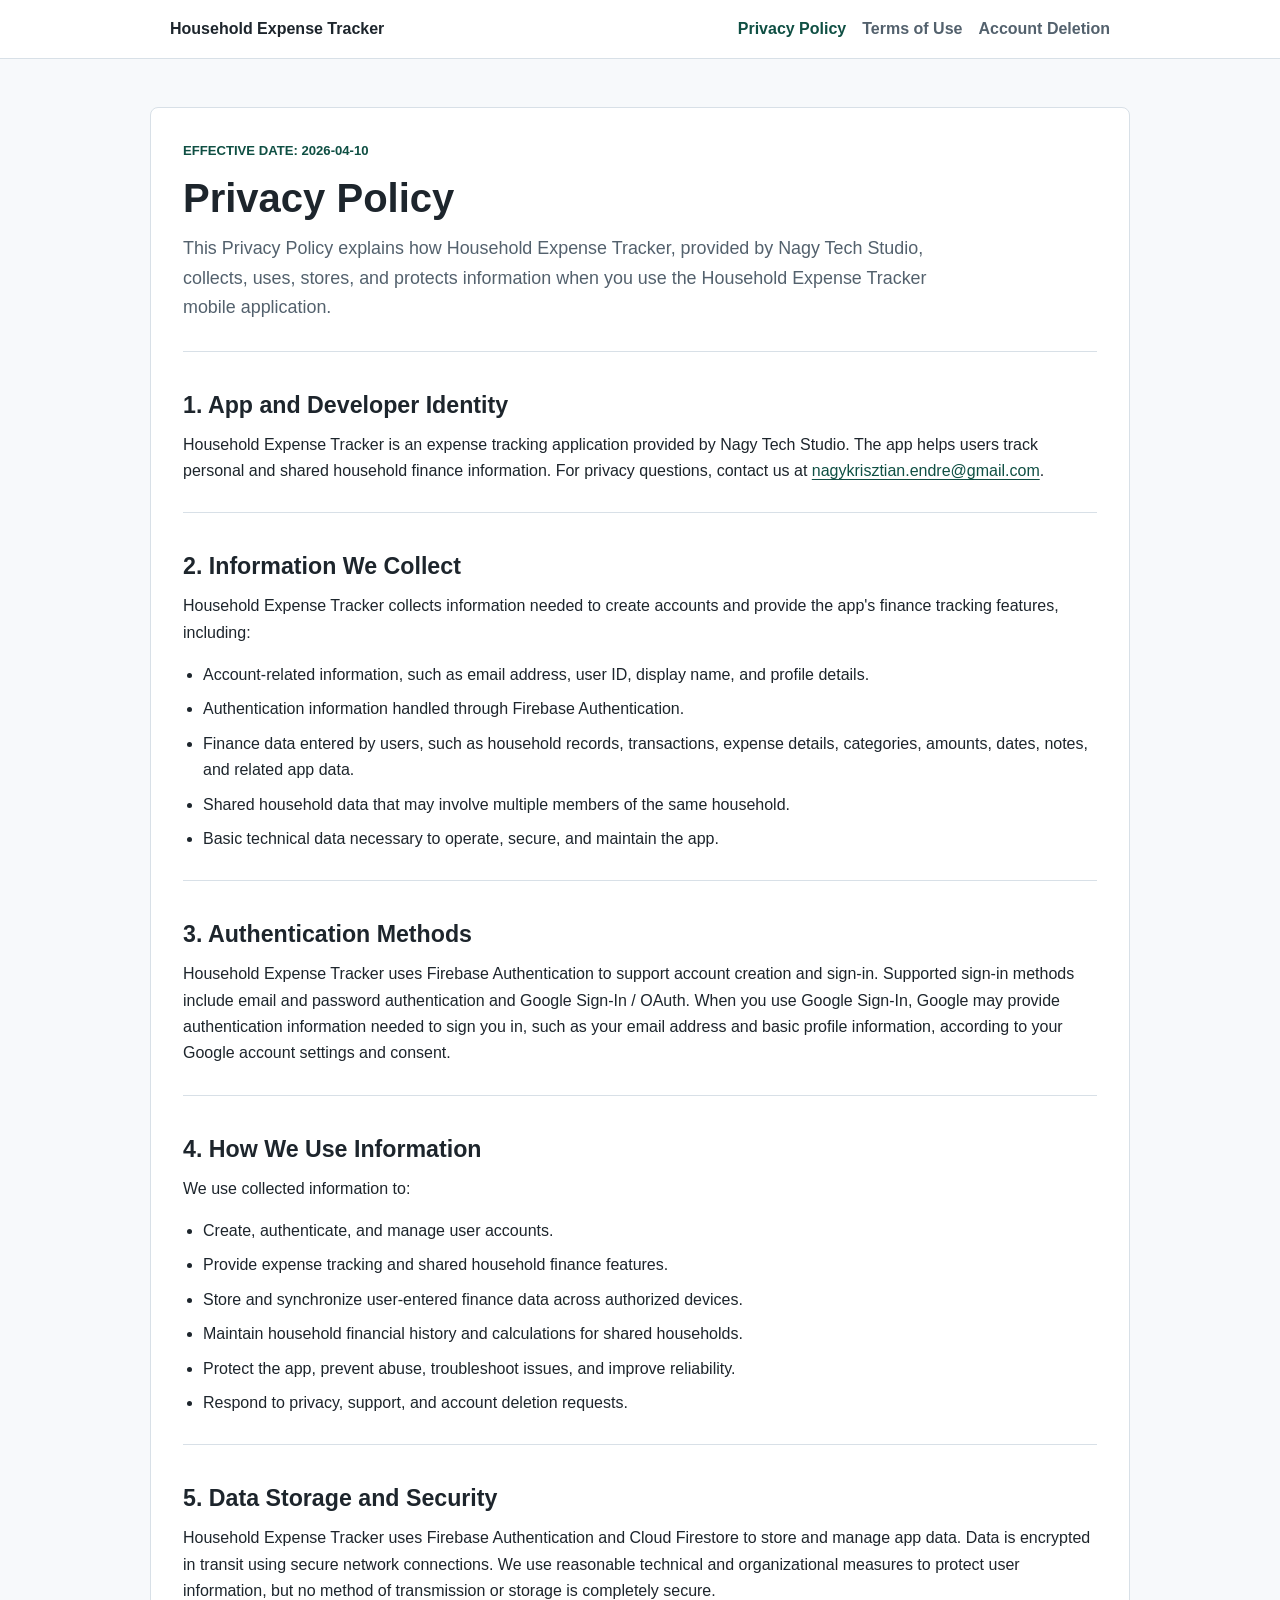
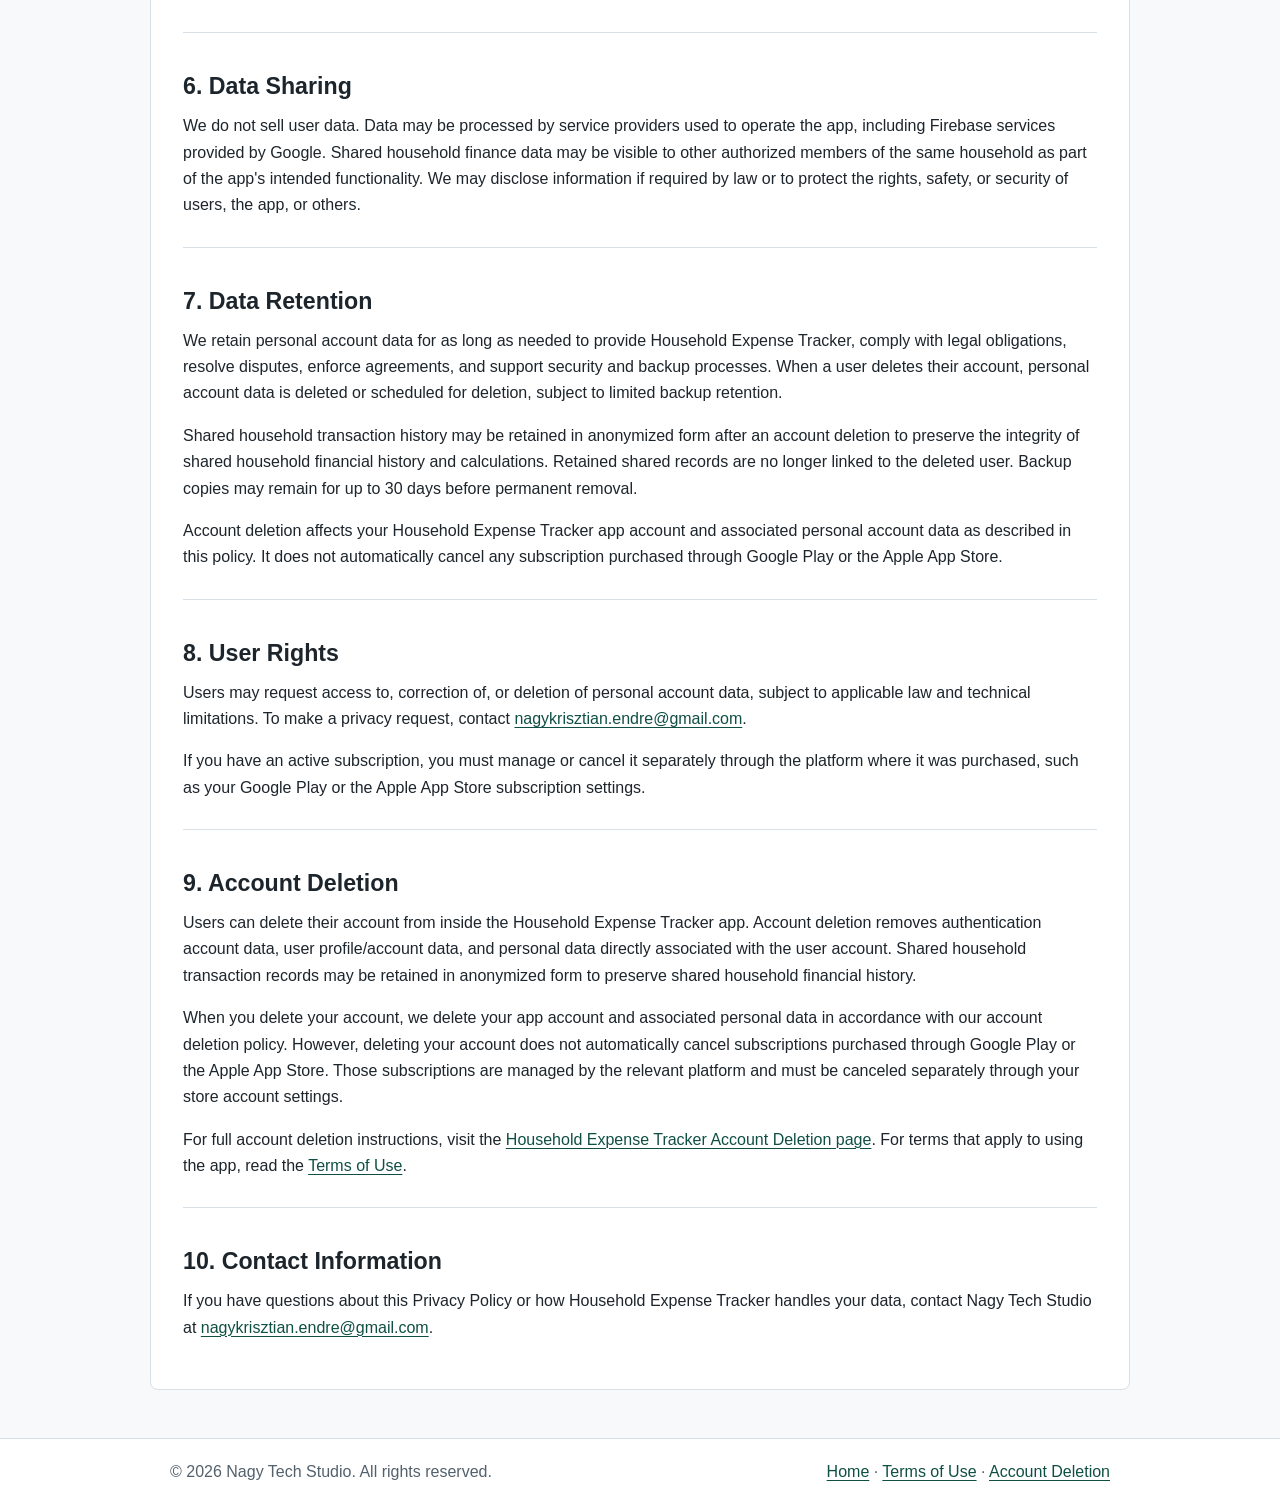
==== privacy-policy.html @ 204512db "Update privacy policy" ====
<!doctype html>
<html lang="en">
<head>
  <meta charset="utf-8">
  <meta name="viewport" content="width=device-width, initial-scale=1">
  <title>Privacy Policy - Household Expense Tracker</title>
  <meta name="description" content="Privacy Policy for Household Expense Tracker by Nagy Tech Studio.">
  <link rel="stylesheet" href="styles.css">
</head>
<body>
  <header class="site-header">
    <nav class="nav" aria-label="Primary navigation">
      <a class="brand" href="index.html">Household Expense Tracker</a>
      <div class="nav-links">
        <a aria-current="page" href="privacy-policy.html">Privacy Policy</a>
        <a href="terms-of-use.html">Terms of Use</a>
        <a href="delete-account.html">Account Deletion</a>
      </div>
    </nav>
  </header>

  <main class="policy-page">
    <article class="content document">
      <p class="eyebrow">Effective date: 2026-04-10</p>
      <h1>Privacy Policy</h1>
      <p class="lead">
        This Privacy Policy explains how Household Expense Tracker, provided by Nagy Tech Studio, collects,
        uses, stores, and protects information when you use the Household Expense Tracker mobile application.
      </p>

      <section aria-labelledby="identity">
        <h2 id="identity">1. App and Developer Identity</h2>
        <p>
          Household Expense Tracker is an expense tracking application provided by Nagy Tech Studio. The app
          helps users track personal and shared household finance information. For privacy
          questions, contact us at <a href="mailto:nagykrisztian.endre@gmail.com">nagykrisztian.endre@gmail.com</a>.
        </p>
      </section>

      <section aria-labelledby="collection">
        <h2 id="collection">2. Information We Collect</h2>
        <p>Household Expense Tracker collects information needed to create accounts and provide the app's finance tracking features, including:</p>
        <ul>
          <li>Account-related information, such as email address, user ID, display name, and profile details.</li>
          <li>Authentication information handled through Firebase Authentication.</li>
          <li>Finance data entered by users, such as household records, transactions, expense details, categories, amounts, dates, notes, and related app data.</li>
          <li>Shared household data that may involve multiple members of the same household.</li>
          <li>Basic technical data necessary to operate, secure, and maintain the app.</li>
        </ul>
      </section>

      <section aria-labelledby="auth">
        <h2 id="auth">3. Authentication Methods</h2>
        <p>
          Household Expense Tracker uses Firebase Authentication to support account creation and sign-in.
          Supported sign-in methods include email and password authentication and Google
          Sign-In / OAuth. When you use Google Sign-In, Google may provide authentication
          information needed to sign you in, such as your email address and basic profile
          information, according to your Google account settings and consent.
        </p>
      </section>

      <section aria-labelledby="use">
        <h2 id="use">4. How We Use Information</h2>
        <p>We use collected information to:</p>
        <ul>
          <li>Create, authenticate, and manage user accounts.</li>
          <li>Provide expense tracking and shared household finance features.</li>
          <li>Store and synchronize user-entered finance data across authorized devices.</li>
          <li>Maintain household financial history and calculations for shared households.</li>
          <li>Protect the app, prevent abuse, troubleshoot issues, and improve reliability.</li>
          <li>Respond to privacy, support, and account deletion requests.</li>
        </ul>
      </section>

      <section aria-labelledby="storage">
        <h2 id="storage">5. Data Storage and Security</h2>
        <p>
          Household Expense Tracker uses Firebase Authentication and Cloud Firestore to store and manage app
          data. Data is encrypted in transit using secure network connections. We use
          reasonable technical and organizational measures to protect user information, but
          no method of transmission or storage is completely secure.
        </p>
      </section>

      <section aria-labelledby="sharing">
        <h2 id="sharing">6. Data Sharing</h2>
        <p>
          We do not sell user data. Data may be processed by service providers used to
          operate the app, including Firebase services provided by Google. Shared household
          finance data may be visible to other authorized members of the same household as
          part of the app's intended functionality. We may disclose information if required
          by law or to protect the rights, safety, or security of users, the app, or others.
        </p>
      </section>

      <section aria-labelledby="retention">
        <h2 id="retention">7. Data Retention</h2>
        <p>
          We retain personal account data for as long as needed to provide Household Expense Tracker, comply
          with legal obligations, resolve disputes, enforce agreements, and support security
          and backup processes. When a user deletes their account, personal account data is
          deleted or scheduled for deletion, subject to limited backup retention.
        </p>
        <p>
          Shared household transaction history may be retained in anonymized form after an
          account deletion to preserve the integrity of shared household financial history
          and calculations. Retained shared records are no longer linked to the deleted user.
          Backup copies may remain for up to 30 days before permanent removal.
        </p>
        <p>
          Account deletion affects your Household Expense Tracker app account and associated
          personal account data as described in this policy. It does not automatically cancel
          any subscription purchased through Google Play or the Apple App Store.
        </p>
      </section>

      <section aria-labelledby="rights">
        <h2 id="rights">8. User Rights</h2>
        <p>
          Users may request access to, correction of, or deletion of personal account data,
          subject to applicable law and technical limitations. To make a privacy request,
          contact <a href="mailto:nagykrisztian.endre@gmail.com">nagykrisztian.endre@gmail.com</a>.
        </p>
        <p>
          If you have an active subscription, you must manage or cancel it separately through
          the platform where it was purchased, such as your Google Play or the Apple App Store
          subscription settings.
        </p>
      </section>

      <section aria-labelledby="deletion">
        <h2 id="deletion">9. Account Deletion</h2>
        <p>
          Users can delete their account from inside the Household Expense Tracker app. Account deletion
          removes authentication account data, user profile/account data, and personal data
          directly associated with the user account. Shared household transaction records
          may be retained in anonymized form to preserve shared household financial history.
        </p>
        <p>
          When you delete your account, we delete your app account and associated personal data
          in accordance with our account deletion policy. However, deleting your account does
          not automatically cancel subscriptions purchased through Google Play or the Apple
          App Store. Those subscriptions are managed by the relevant platform and must be
          canceled separately through your store account settings.
        </p>
        <p>
          For full account deletion instructions, visit the
          <a href="delete-account.html">Household Expense Tracker Account Deletion page</a>. For terms
          that apply to using the app, read the <a href="terms-of-use.html">Terms of Use</a>.
        </p>
      </section>

      <section aria-labelledby="contact">
        <h2 id="contact">10. Contact Information</h2>
        <p>
          If you have questions about this Privacy Policy or how Household Expense Tracker handles your data,
          contact Nagy Tech Studio at <a href="mailto:nagykrisztian.endre@gmail.com">nagykrisztian.endre@gmail.com</a>.
        </p>
      </section>
    </article>
  </main>

  <footer class="site-footer">
    <div class="content footer-content">
      <p>&copy; <span id="year"></span> Nagy Tech Studio. All rights reserved.</p>
      <p><a href="index.html">Home</a> &middot; <a href="terms-of-use.html">Terms of Use</a> &middot; <a href="delete-account.html">Account Deletion</a></p>
    </div>
  </footer>

  <script>
    document.getElementById("year").textContent = new Date().getFullYear();
  </script>
</body>
</html>
---- styles.css ----
:root {
  color-scheme: light;
  --bg: #f7f9fb;
  --surface: #ffffff;
  --ink: #1d252c;
  --muted: #53616d;
  --line: #d8e0e7;
  --accent: #176b5b;
  --accent-strong: #0f4f43;
  --accent-soft: #e3f3ef;
  --focus: #946200;
  --max-width: 980px;
}

* {
  box-sizing: border-box;
}

html {
  min-width: 320px;
}

body {
  margin: 0;
  background: var(--bg);
  color: var(--ink);
  font-family: Arial, Helvetica, sans-serif;
  font-size: 16px;
  line-height: 1.65;
}

a {
  color: var(--accent-strong);
  text-decoration-thickness: 0.08em;
  text-underline-offset: 0.18em;
}

a:hover {
  color: var(--accent);
}

a:focus-visible,
button:focus-visible {
  outline: 3px solid var(--focus);
  outline-offset: 3px;
}

.site-header {
  background: var(--surface);
  border-bottom: 1px solid var(--line);
}

.nav {
  align-items: center;
  display: flex;
  gap: 1rem;
  justify-content: space-between;
  margin: 0 auto;
  max-width: var(--max-width);
  padding: 1rem 1.25rem;
}

.brand {
  color: var(--ink);
  font-weight: 700;
  text-decoration: none;
}

.nav-links {
  display: flex;
  flex-wrap: wrap;
  gap: 0.75rem 1rem;
  justify-content: flex-end;
}

.nav-links a {
  color: var(--muted);
  font-weight: 700;
  text-decoration: none;
}

.nav-links a:hover,
.nav-links a[aria-current="page"] {
  color: var(--accent-strong);
}

.content {
  margin: 0 auto;
  max-width: var(--max-width);
  padding: 0 1.25rem;
}

.hero {
  background: linear-gradient(180deg, #ffffff 0%, #eef7f4 100%);
  border-bottom: 1px solid var(--line);
  padding: 5rem 0;
}

.hero .content {
  max-width: 820px;
}

.eyebrow {
  color: var(--accent-strong);
  font-size: 0.82rem;
  font-weight: 700;
  letter-spacing: 0;
  margin: 0 0 0.75rem;
  text-transform: uppercase;
}

h1,
h2,
h3 {
  line-height: 1.2;
  margin: 0 0 0.75rem;
}

h1 {
  font-size: 2.5rem;
}

h2 {
  font-size: 1.45rem;
  margin-top: 2.25rem;
}

h3 {
  font-size: 1.1rem;
}

p {
  margin: 0 0 1rem;
}

ul {
  margin: 0 0 1rem 1.25rem;
  padding: 0;
}

li + li {
  margin-top: 0.5rem;
}

.lead {
  color: var(--muted);
  font-size: 1.12rem;
  max-width: 760px;
}

.actions {
  display: flex;
  flex-wrap: wrap;
  gap: 0.75rem;
  margin-top: 1.75rem;
}

.button {
  border: 1px solid var(--accent-strong);
  border-radius: 8px;
  display: inline-block;
  font-weight: 700;
  padding: 0.78rem 1rem;
  text-decoration: none;
}

.button.primary {
  background: var(--accent-strong);
  color: #ffffff;
}

.button.primary:hover {
  background: var(--accent);
  color: #ffffff;
}

.button.secondary {
  background: transparent;
  color: var(--accent-strong);
}

.button.secondary:hover {
  background: var(--accent-soft);
  color: var(--accent-strong);
}

.section {
  padding: 3rem 0;
}

.two-column {
  align-items: start;
  display: grid;
  gap: 2rem;
  grid-template-columns: 1fr 0.8fr;
}

.info-panel {
  background: var(--surface);
  border: 1px solid var(--line);
  border-radius: 8px;
  padding: 1.25rem;
}

.notice {
  background: var(--accent-soft);
  border: 1px solid var(--accent);
  border-radius: 8px;
  color: var(--ink);
  margin: 1.25rem 0;
  padding: 1rem;
}

.policy-page {
  padding: 3rem 0;
}

.document {
  background: var(--surface);
  border: 1px solid var(--line);
  border-radius: 8px;
  padding: 2rem;
}

.document section {
  border-top: 1px solid var(--line);
  margin-top: 1.75rem;
  padding-top: 0.25rem;
}

.site-footer {
  background: var(--surface);
  border-top: 1px solid var(--line);
  color: var(--muted);
}

.footer-content {
  align-items: center;
  display: flex;
  flex-wrap: wrap;
  gap: 0.75rem 1rem;
  justify-content: space-between;
  padding-bottom: 1.25rem;
  padding-top: 1.25rem;
}

.footer-content p {
  margin: 0;
}

@media (max-width: 700px) {
  .nav,
  .footer-content {
    align-items: flex-start;
    flex-direction: column;
  }

  .nav-links {
    justify-content: flex-start;
  }

  .hero {
    padding: 3.5rem 0;
  }

  h1 {
    font-size: 2rem;
  }

  .two-column {
    grid-template-columns: 1fr;
  }

  .policy-page {
    padding: 1rem 0 2rem;
  }

  .document {
    border-left: 0;
    border-radius: 0;
    border-right: 0;
    padding: 1.25rem;
  }
}
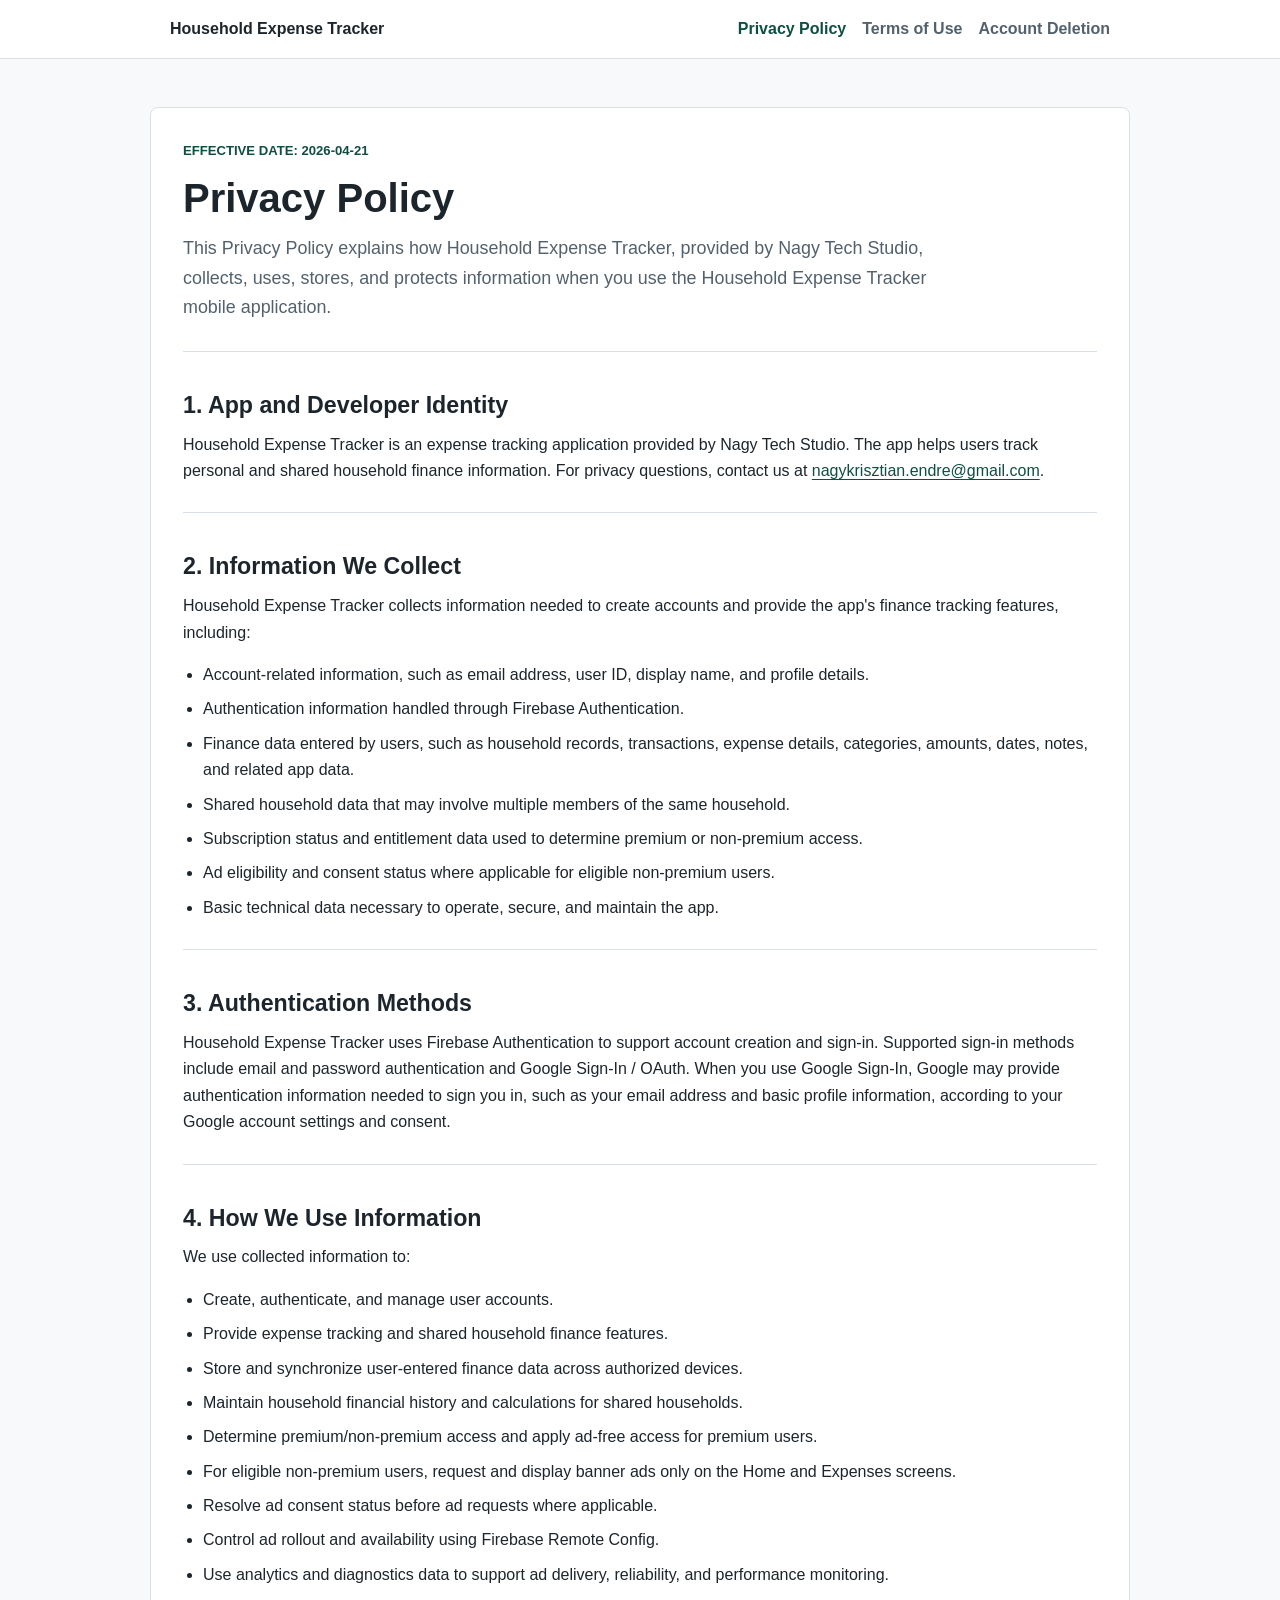
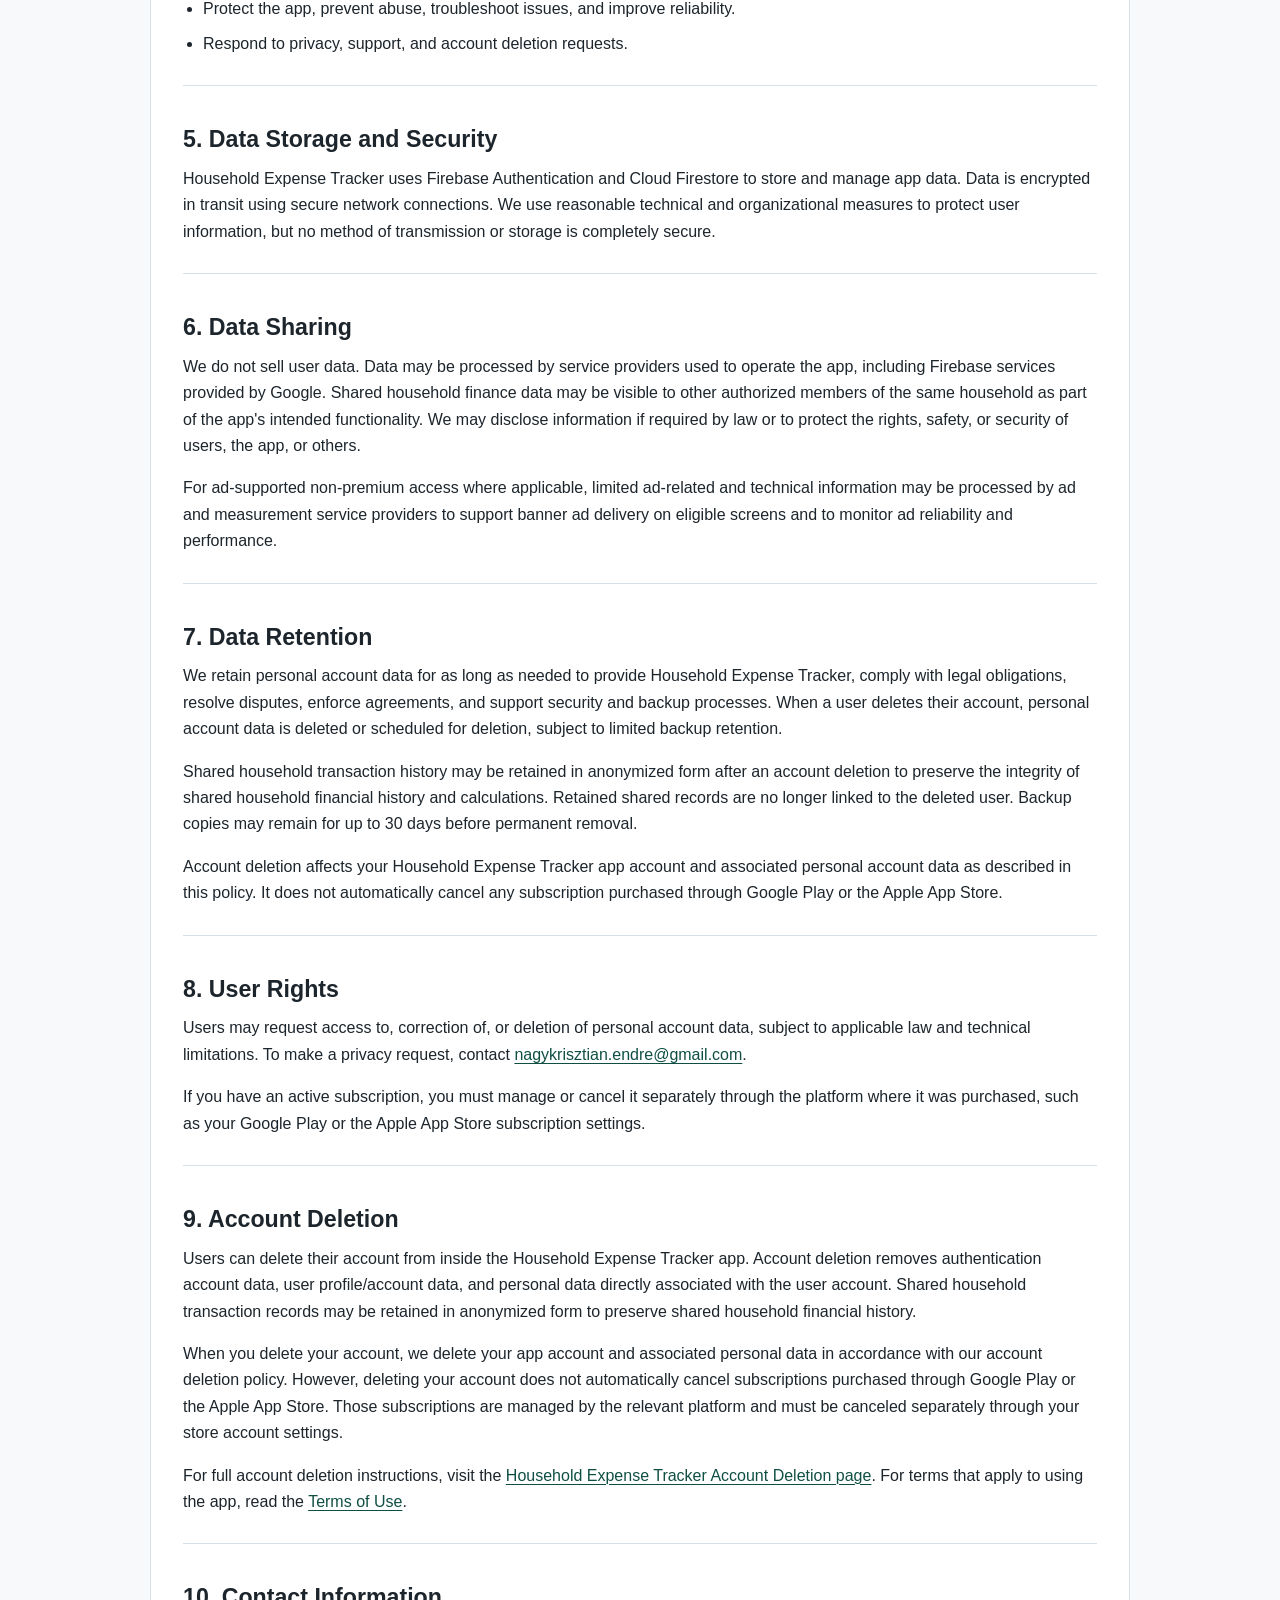
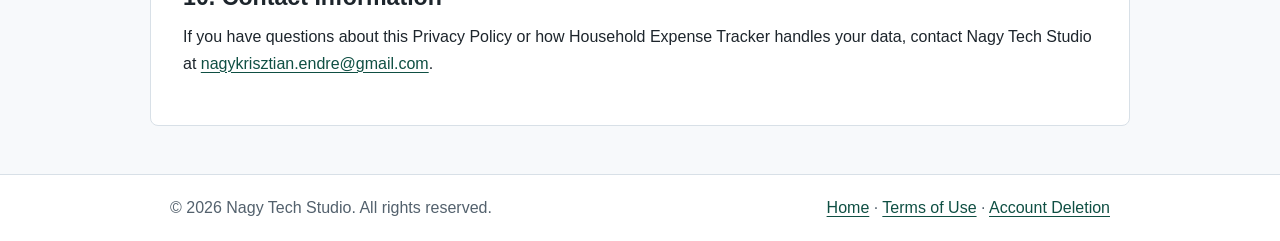
==== commit 576febd0: "update pages" ====
--- a/privacy-policy.html
+++ b/privacy-policy.html
@@ -21,7 +21,7 @@
 
   <main class="policy-page">
     <article class="content document">
-      <p class="eyebrow">Effective date: 2026-04-10</p>
+      <p class="eyebrow">Effective date: 2026-04-21</p>
       <h1>Privacy Policy</h1>
       <p class="lead">
         This Privacy Policy explains how Household Expense Tracker, provided by Nagy Tech Studio, collects,
@@ -45,6 +45,8 @@
           <li>Authentication information handled through Firebase Authentication.</li>
           <li>Finance data entered by users, such as household records, transactions, expense details, categories, amounts, dates, notes, and related app data.</li>
           <li>Shared household data that may involve multiple members of the same household.</li>
+          <li>Subscription status and entitlement data used to determine premium or non-premium access.</li>
+          <li>Ad eligibility and consent status where applicable for eligible non-premium users.</li>
           <li>Basic technical data necessary to operate, secure, and maintain the app.</li>
         </ul>
       </section>
@@ -68,6 +70,11 @@
           <li>Provide expense tracking and shared household finance features.</li>
           <li>Store and synchronize user-entered finance data across authorized devices.</li>
           <li>Maintain household financial history and calculations for shared households.</li>
+          <li>Determine premium/non-premium access and apply ad-free access for premium users.</li>
+          <li>For eligible non-premium users, request and display banner ads only on the Home and Expenses screens.</li>
+          <li>Resolve ad consent status before ad requests where applicable.</li>
+          <li>Control ad rollout and availability using Firebase Remote Config.</li>
+          <li>Use analytics and diagnostics data to support ad delivery, reliability, and performance monitoring.</li>
           <li>Protect the app, prevent abuse, troubleshoot issues, and improve reliability.</li>
           <li>Respond to privacy, support, and account deletion requests.</li>
         </ul>
@@ -91,6 +98,12 @@
           finance data may be visible to other authorized members of the same household as
           part of the app's intended functionality. We may disclose information if required
           by law or to protect the rights, safety, or security of users, the app, or others.
+        </p>
+        <p>
+          For ad-supported non-premium access where applicable, limited ad-related and
+          technical information may be processed by ad and measurement service providers
+          to support banner ad delivery on eligible screens and to monitor ad reliability
+          and performance.
         </p>
       </section>
 
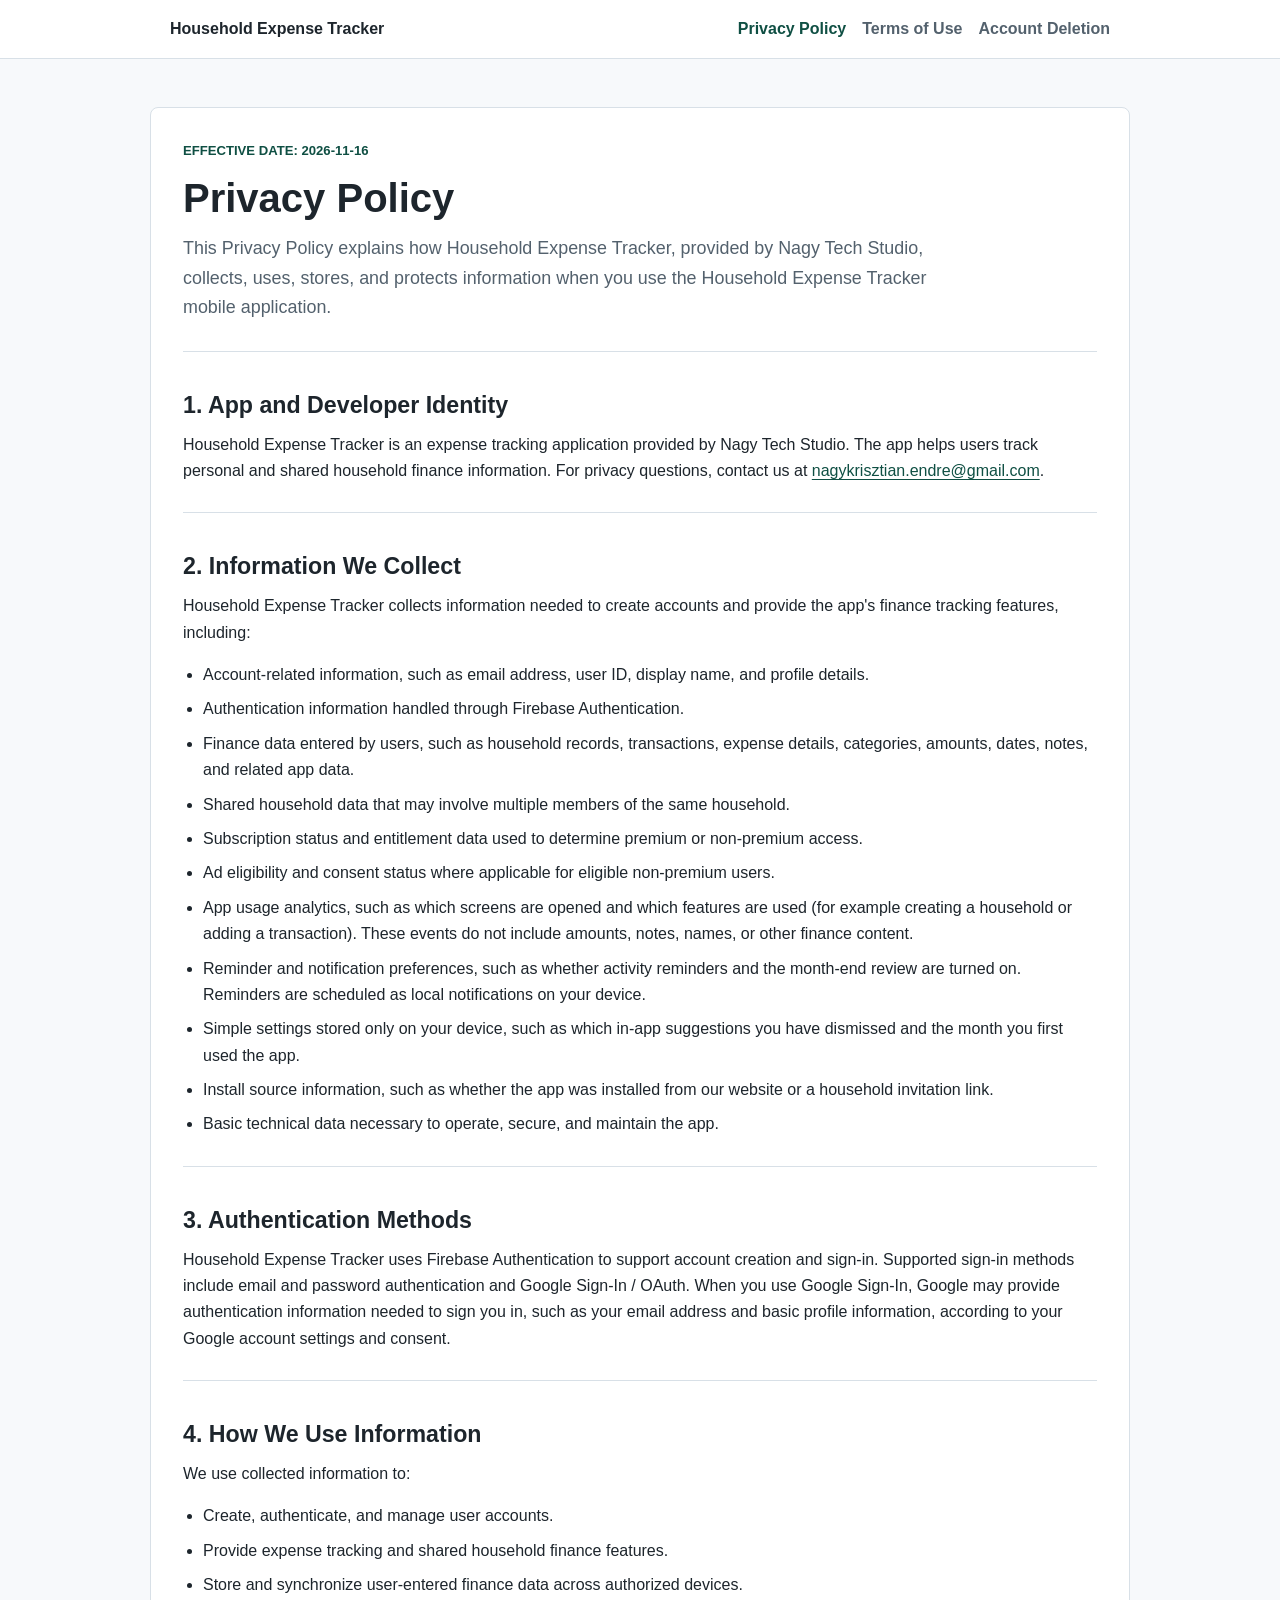
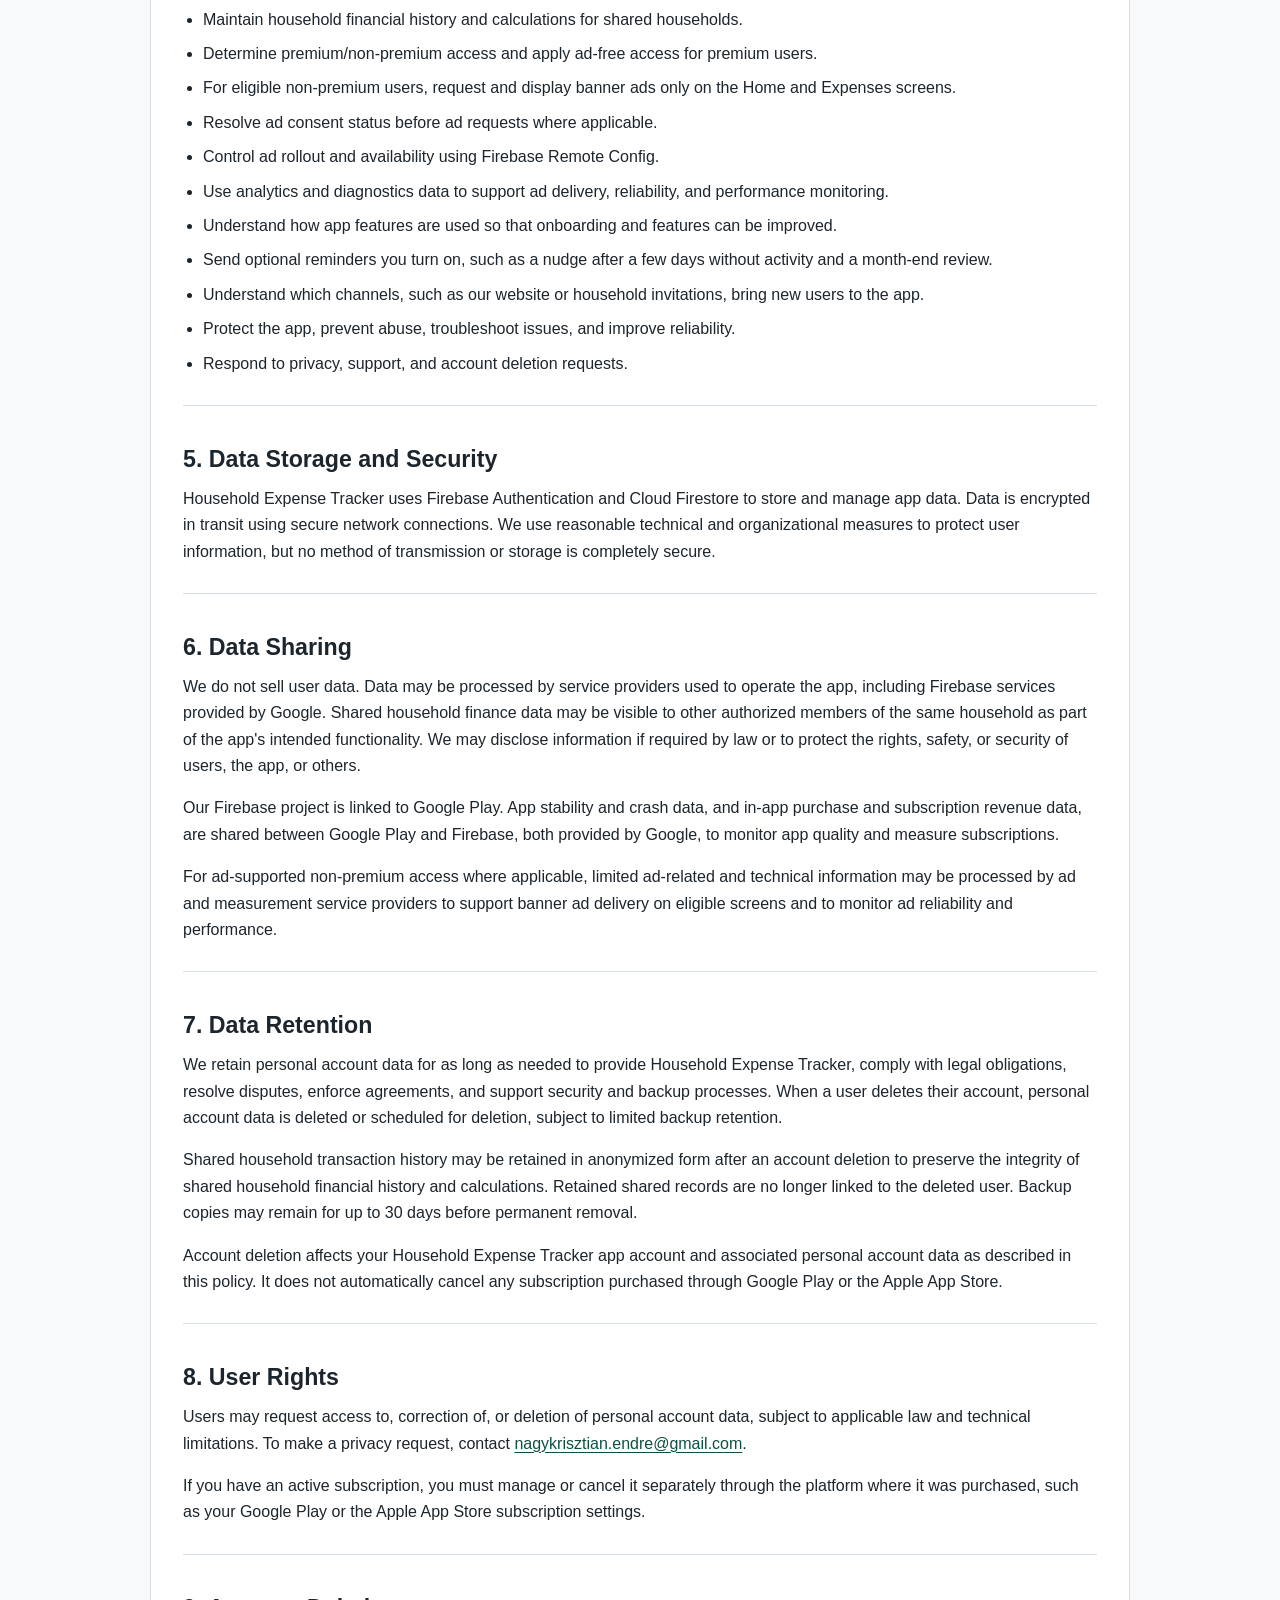
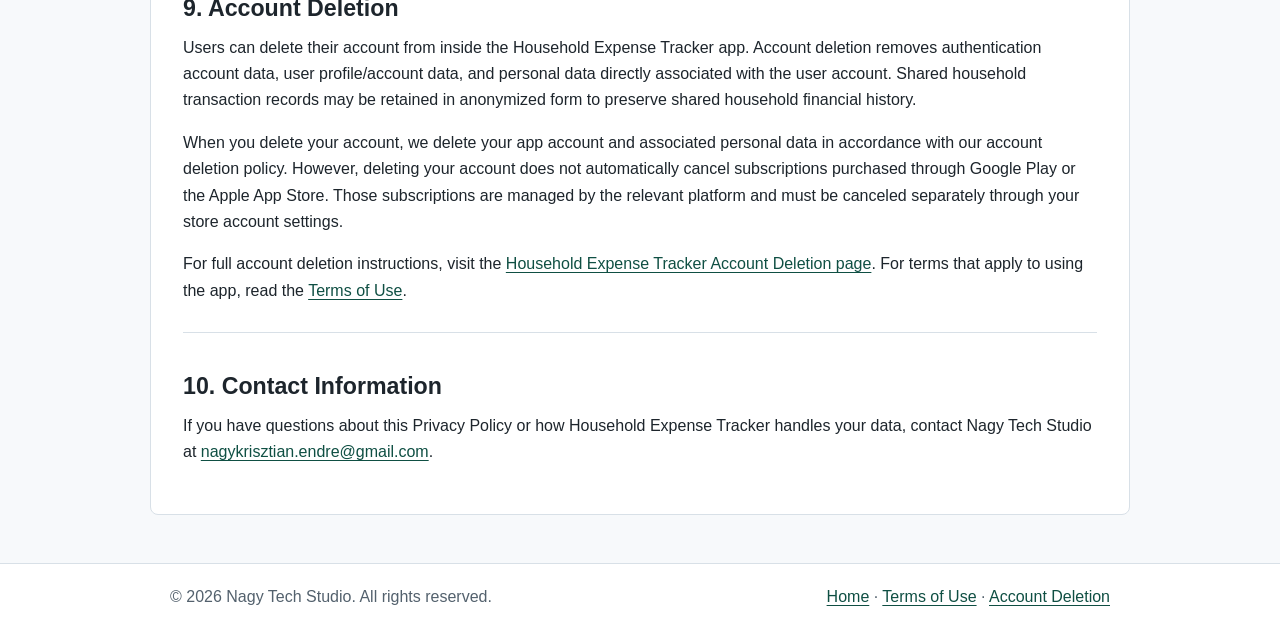
==== commit 373e38fd: "Update privacy policy for reminders, install source and the Play link Adds app usage analytics, opti" ====
--- a/privacy-policy.html
+++ b/privacy-policy.html
@@ -21,7 +21,7 @@
 
   <main class="policy-page">
     <article class="content document">
-      <p class="eyebrow">Effective date: 2026-04-21</p>
+      <p class="eyebrow">Effective date: 2026-11-16</p>
       <h1>Privacy Policy</h1>
       <p class="lead">
         This Privacy Policy explains how Household Expense Tracker, provided by Nagy Tech Studio, collects,
@@ -47,6 +47,10 @@
           <li>Shared household data that may involve multiple members of the same household.</li>
           <li>Subscription status and entitlement data used to determine premium or non-premium access.</li>
           <li>Ad eligibility and consent status where applicable for eligible non-premium users.</li>
+          <li>App usage analytics, such as which screens are opened and which features are used (for example creating a household or adding a transaction). These events do not include amounts, notes, names, or other finance content.</li>
+          <li>Reminder and notification preferences, such as whether activity reminders and the month-end review are turned on. Reminders are scheduled as local notifications on your device.</li>
+          <li>Simple settings stored only on your device, such as which in-app suggestions you have dismissed and the month you first used the app.</li>
+          <li>Install source information, such as whether the app was installed from our website or a household invitation link.</li>
           <li>Basic technical data necessary to operate, secure, and maintain the app.</li>
         </ul>
       </section>
@@ -75,6 +79,9 @@
           <li>Resolve ad consent status before ad requests where applicable.</li>
           <li>Control ad rollout and availability using Firebase Remote Config.</li>
           <li>Use analytics and diagnostics data to support ad delivery, reliability, and performance monitoring.</li>
+          <li>Understand how app features are used so that onboarding and features can be improved.</li>
+          <li>Send optional reminders you turn on, such as a nudge after a few days without activity and a month-end review.</li>
+          <li>Understand which channels, such as our website or household invitations, bring new users to the app.</li>
           <li>Protect the app, prevent abuse, troubleshoot issues, and improve reliability.</li>
           <li>Respond to privacy, support, and account deletion requests.</li>
         </ul>
@@ -98,6 +105,11 @@
           finance data may be visible to other authorized members of the same household as
           part of the app's intended functionality. We may disclose information if required
           by law or to protect the rights, safety, or security of users, the app, or others.
+        </p>
+        <p>
+          Our Firebase project is linked to Google Play. App stability and crash data, and
+          in-app purchase and subscription revenue data, are shared between Google Play and
+          Firebase, both provided by Google, to monitor app quality and measure subscriptions.
         </p>
         <p>
           For ad-supported non-premium access where applicable, limited ad-related and
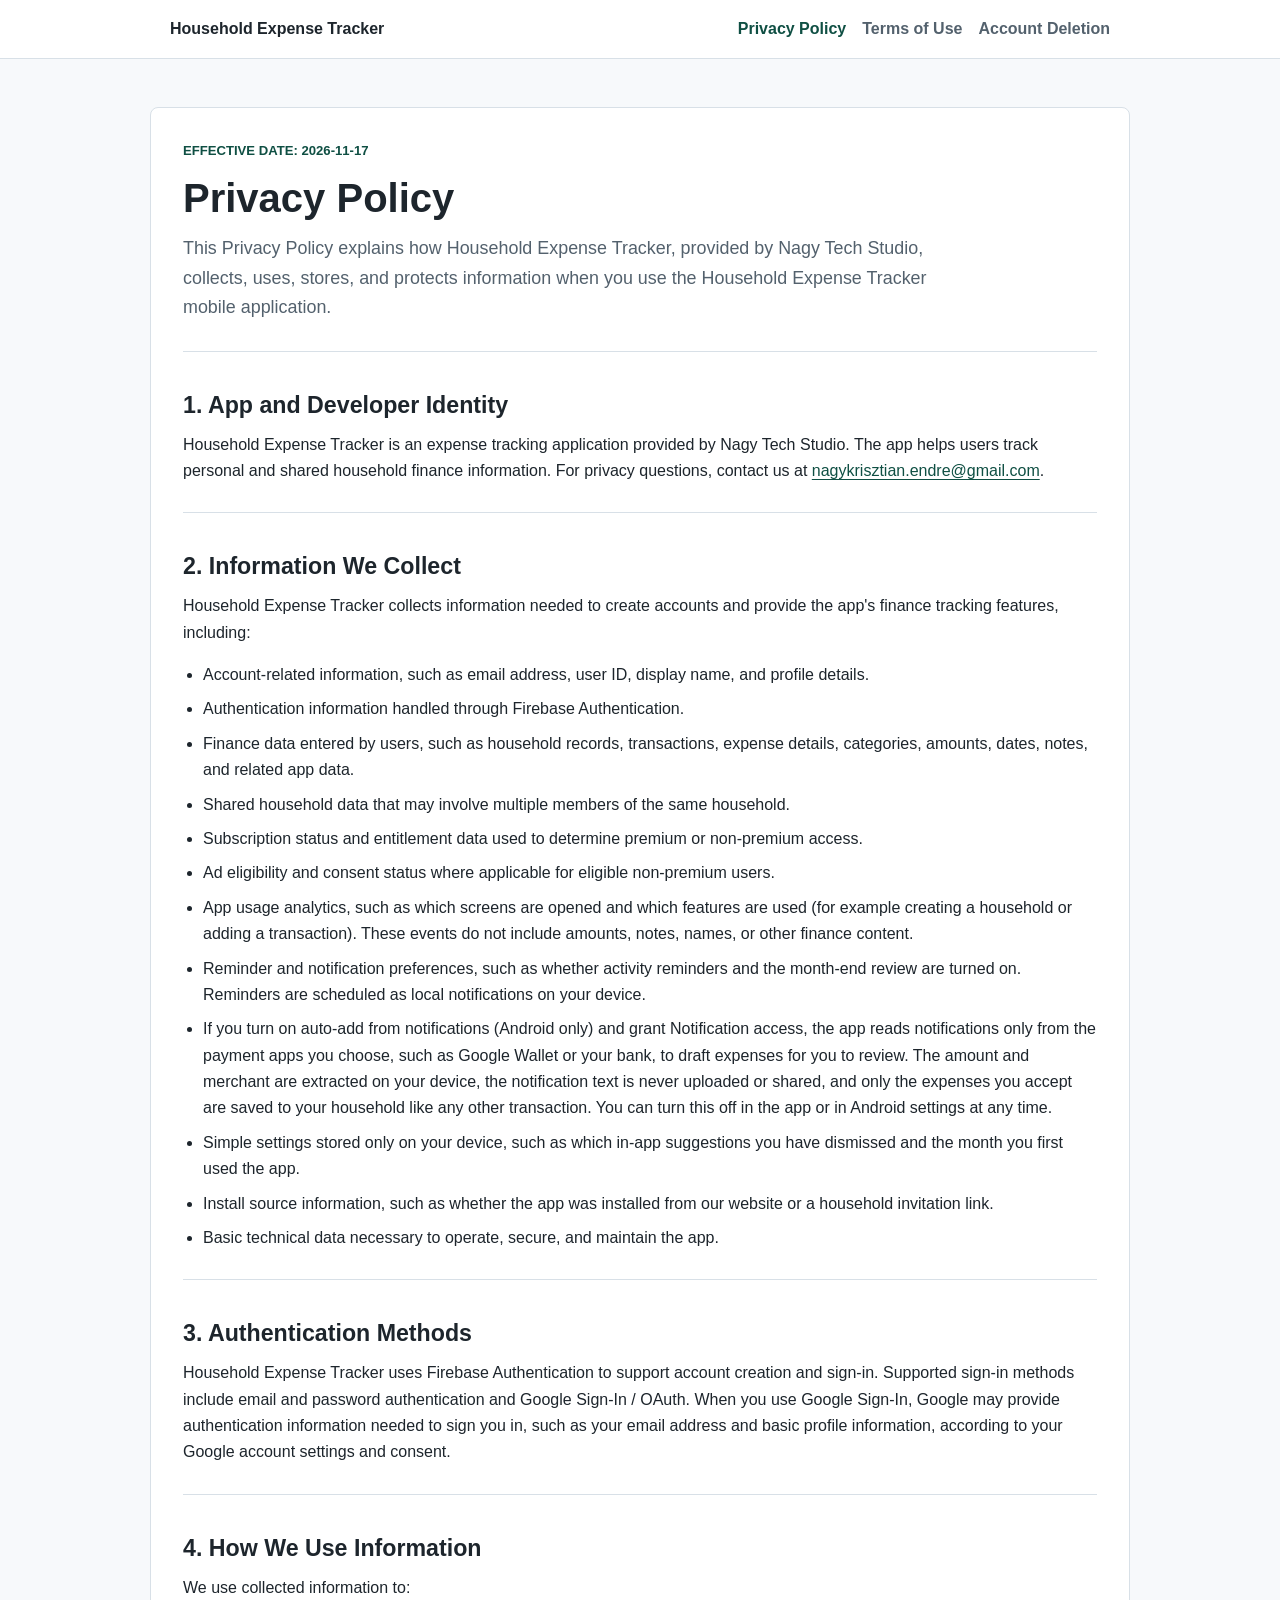
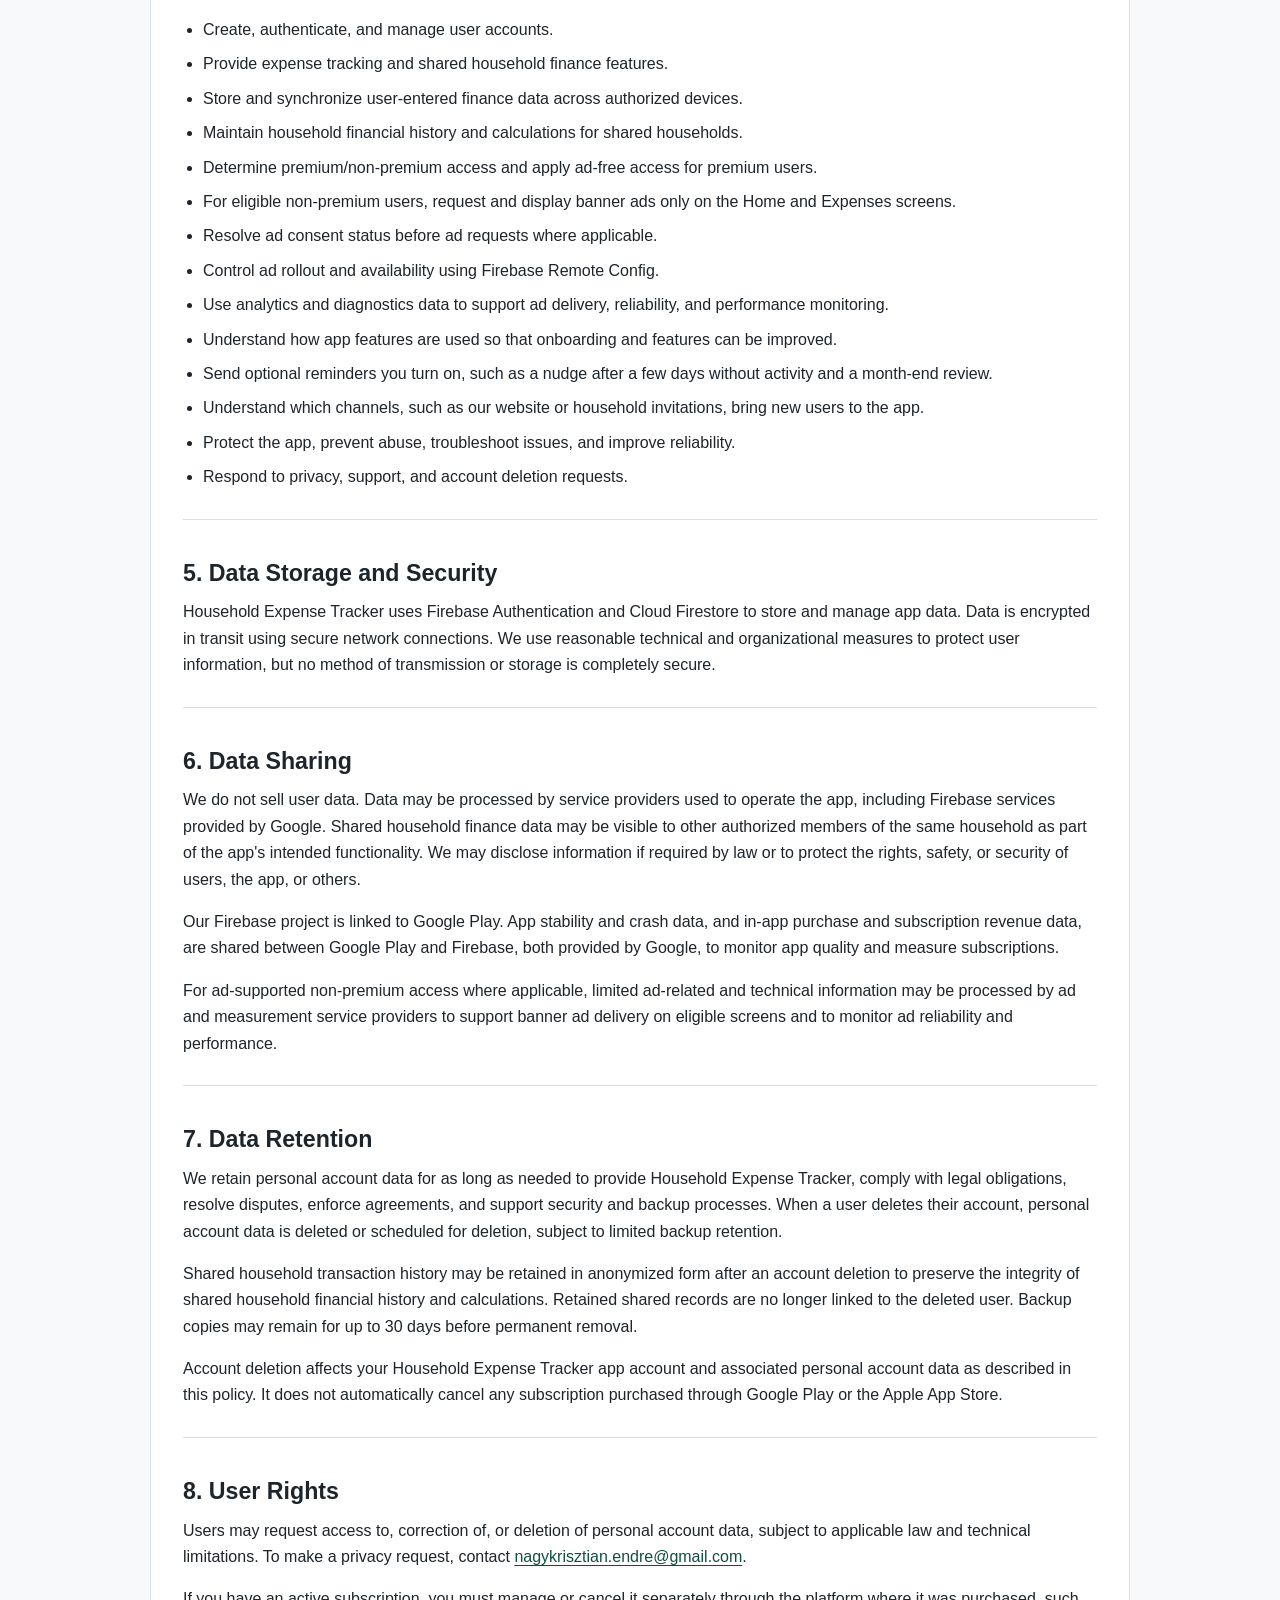
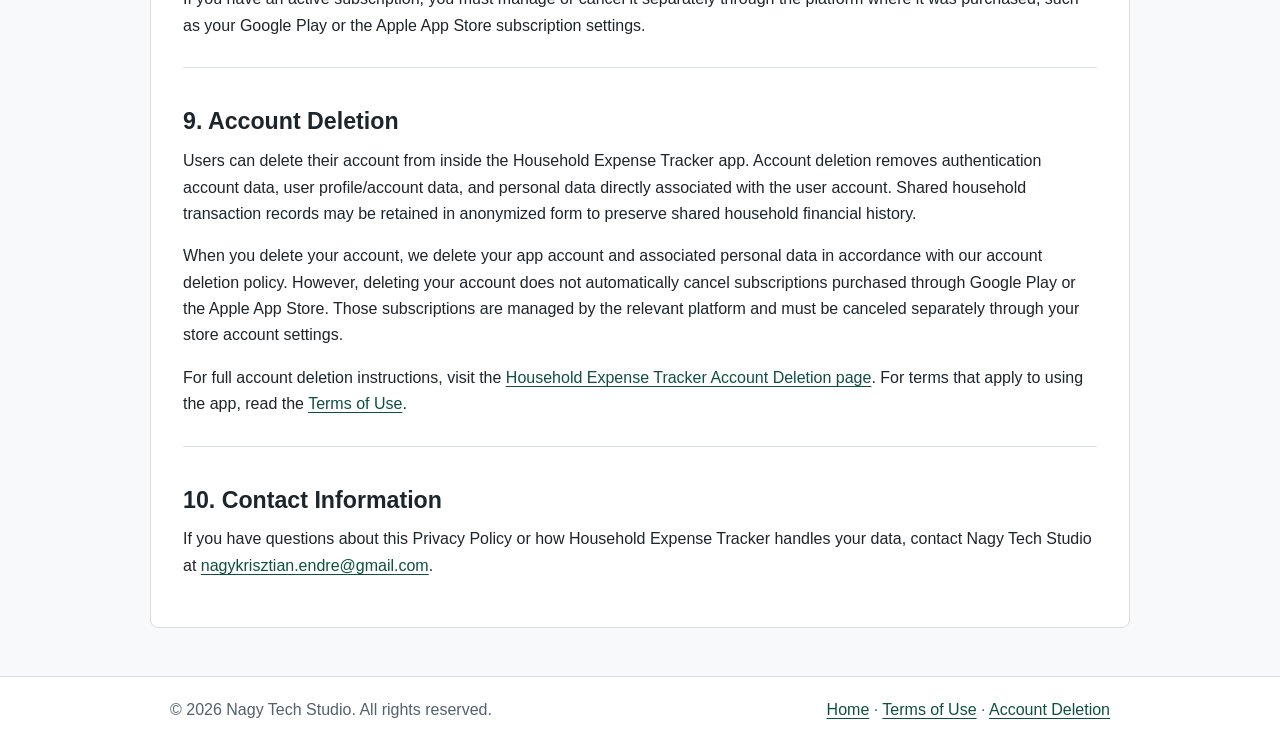
==== commit d17b5f91: "Add auto-add from notifications to the privacy policy Co-Authored-By: Claude Opus 5.5 <noreply@anthr" ====
--- a/privacy-policy.html
+++ b/privacy-policy.html
@@ -21,7 +21,7 @@
 
   <main class="policy-page">
     <article class="content document">
-      <p class="eyebrow">Effective date: 2026-11-16</p>
+      <p class="eyebrow">Effective date: 2026-11-17</p>
       <h1>Privacy Policy</h1>
       <p class="lead">
         This Privacy Policy explains how Household Expense Tracker, provided by Nagy Tech Studio, collects,
@@ -49,6 +49,7 @@
           <li>Ad eligibility and consent status where applicable for eligible non-premium users.</li>
           <li>App usage analytics, such as which screens are opened and which features are used (for example creating a household or adding a transaction). These events do not include amounts, notes, names, or other finance content.</li>
           <li>Reminder and notification preferences, such as whether activity reminders and the month-end review are turned on. Reminders are scheduled as local notifications on your device.</li>
+          <li>If you turn on auto-add from notifications (Android only) and grant Notification access, the app reads notifications only from the payment apps you choose, such as Google Wallet or your bank, to draft expenses for you to review. The amount and merchant are extracted on your device, the notification text is never uploaded or shared, and only the expenses you accept are saved to your household like any other transaction. You can turn this off in the app or in Android settings at any time.</li>
           <li>Simple settings stored only on your device, such as which in-app suggestions you have dismissed and the month you first used the app.</li>
           <li>Install source information, such as whether the app was installed from our website or a household invitation link.</li>
           <li>Basic technical data necessary to operate, secure, and maintain the app.</li>
